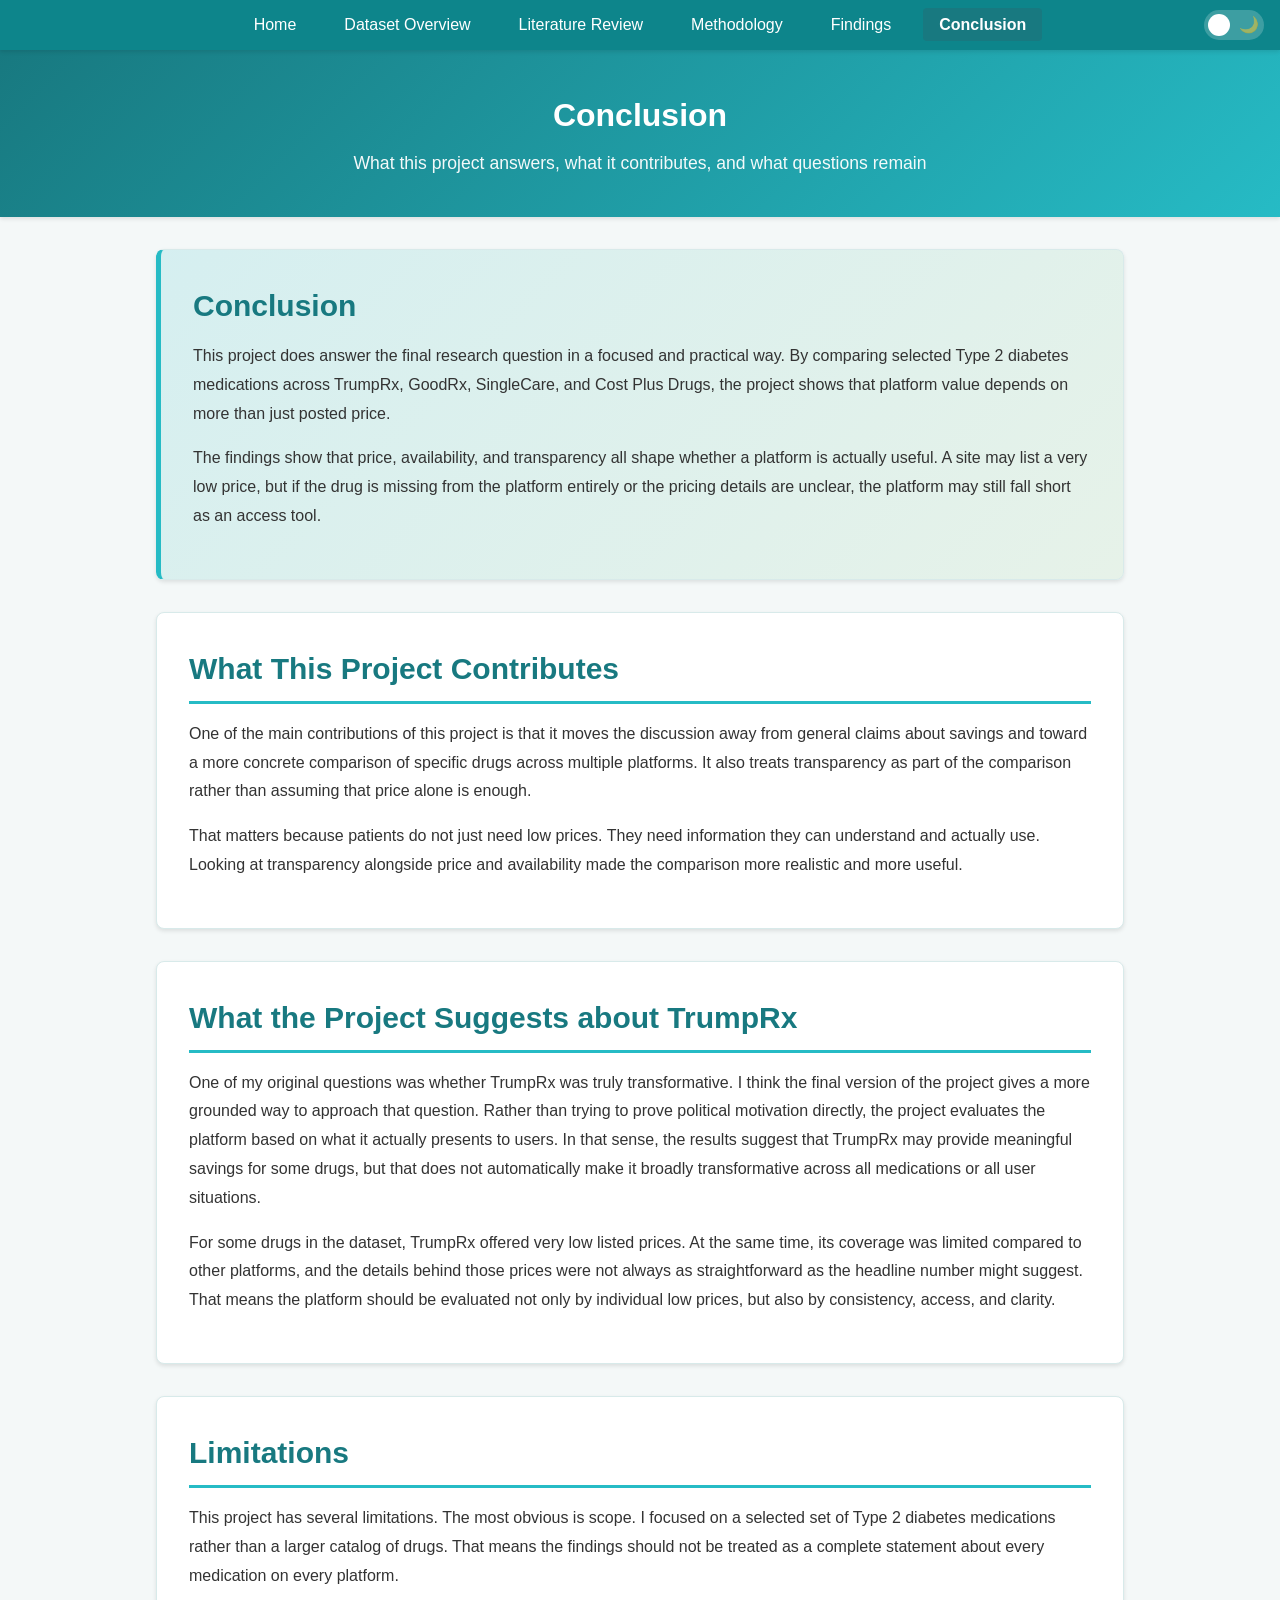
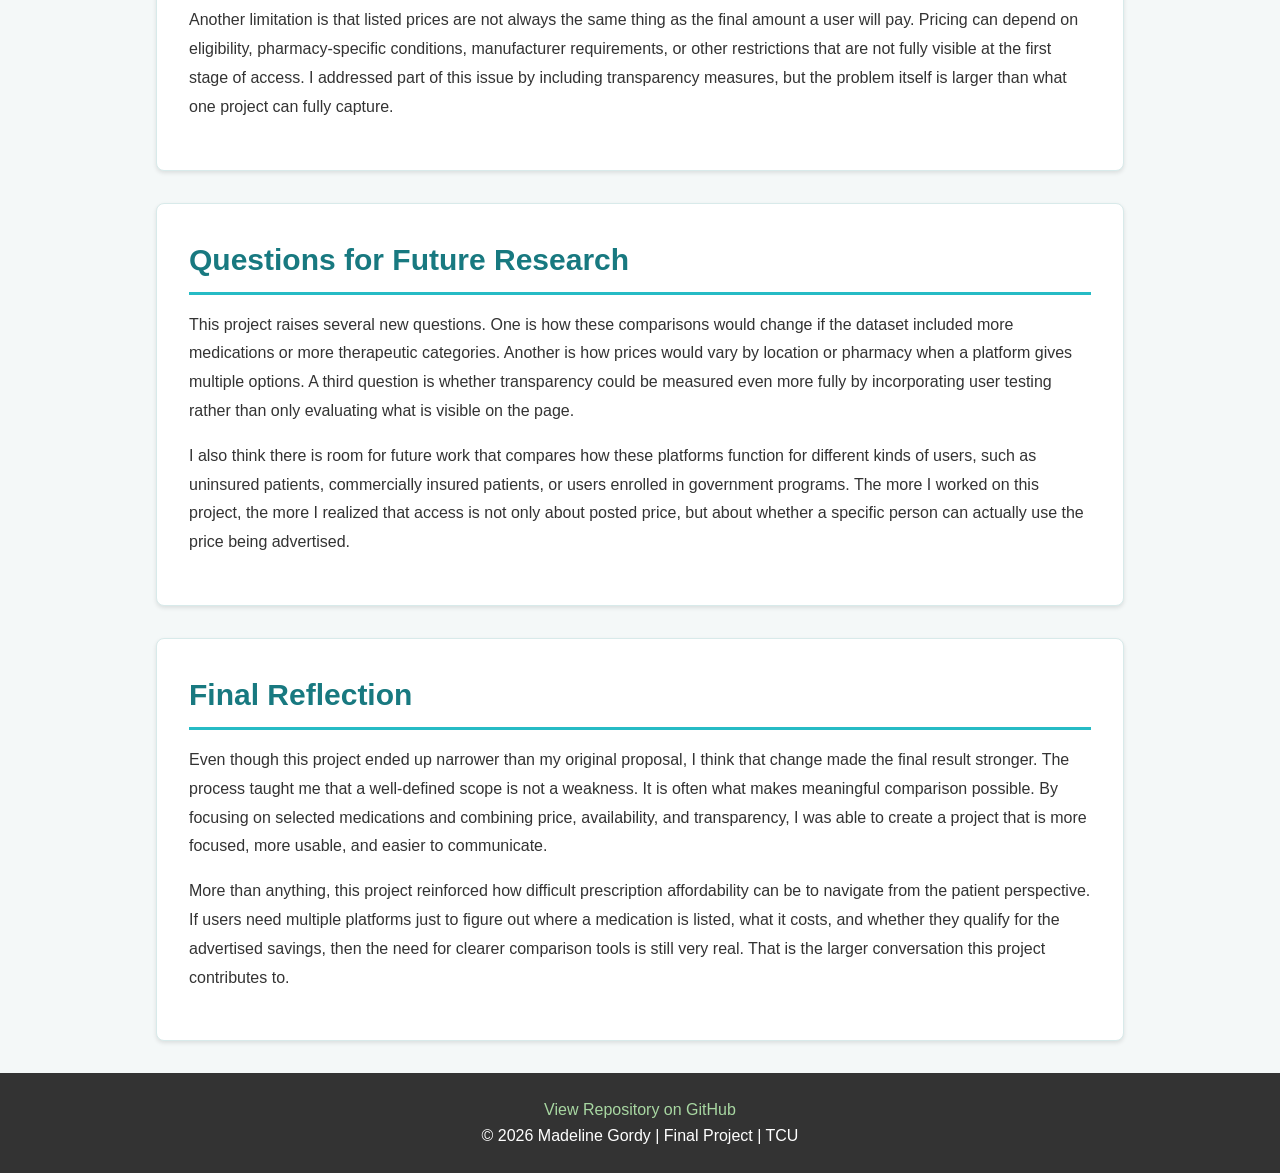
==== pages/conclusion.html @ 6ef7caae "Updated and completed findings and conclusion" ====
<!DOCTYPE html>
<html lang="en">
<head>
    <!-- Basic page setup -->
    <meta charset="UTF-8">
    <meta name="viewport" content="width=device-width, initial-scale=1.0">
    <meta name="description" content="Conclusion for prescription drug price comparison project">
    <meta name="author" content="Madeline Gordy">
    <title>Madeline Gordy | Conclusion</title>
    <link rel="stylesheet" href="../css/style.css">
</head>
<body>

    <!-- Navigation -->
    <nav>
        <button class="hamburger" id="hamburger" aria-label="Toggle menu" aria-expanded="false">
            <span class="hamburger-line"></span>
            <span class="hamburger-line"></span>
            <span class="hamburger-line"></span>
        </button>

        <ul id="nav-menu">
            <li><a href="../index.html">Home</a></li>
            <li><a href="overview.html">Dataset Overview</a></li>
            <li><a href="literature.html">Literature Review</a></li>
            <li><a href="method.html">Methodology</a></li>
            <li><a href="findings.html">Findings</a></li>
            <li><a href="conclusion.html" class="active">Conclusion</a></li>

            <li class="theme-toggle-wrapper">
                <label class="theme-toggle" for="theme-switch" aria-label="Toggle dark mode">
                    <input type="checkbox" id="theme-switch" />
                    <span class="slider">
                        <span class="icon sun">☀️</span>
                        <span class="icon moon">🌙</span>
                    </span>
                </label>
            </li>
        </ul>
    </nav>

    <!-- Header -->
    <header>
        <h1>Conclusion</h1>
        <p>What this project answers, what it contributes, and what questions remain</p>
    </header>

    <main>

        <!-- Opening -->
        <section class="hero-card">
            <h2>Conclusion</h2>
            <p>
                This project does answer the final research question in a focused and practical way. By comparing selected Type 2 diabetes medications across TrumpRx, GoodRx, SingleCare, and Cost Plus Drugs, the project shows that platform value depends on more than just posted price.
            </p>
            <p>
                The findings show that price, availability, and transparency all shape whether a platform is actually useful. A site may list a very low price, but if the drug is missing from the platform entirely or the pricing details are unclear, the platform may still fall short as an access tool.
            </p>
        </section>

        <!-- Contribution -->
        <section>
            <h2>What This Project Contributes</h2>
            <p>
                One of the main contributions of this project is that it moves the discussion away from general claims about savings and toward a more concrete comparison of specific drugs across multiple platforms. It also treats transparency as part of the comparison rather than assuming that price alone is enough.
            </p>
            <p>
                That matters because patients do not just need low prices. They need information they can understand and actually use. Looking at transparency alongside price and availability made the comparison more realistic and more useful.
            </p>
        </section>

        <!-- TrumpRx -->
        <section>
            <h2>What the Project Suggests about TrumpRx</h2>
            <p>
                One of my original questions was whether TrumpRx was truly transformative. I think the final version of the project gives a more grounded way to approach that question. Rather than trying to prove political motivation directly, the project evaluates the platform based on what it actually presents to users. In that sense, the results suggest that TrumpRx may provide meaningful savings for some drugs, but that does not automatically make it broadly transformative across all medications or all user situations.
            </p>
            <p>
                For some drugs in the dataset, TrumpRx offered very low listed prices. At the same time, its coverage was limited compared to other platforms, and the details behind those prices were not always as straightforward as the headline number might suggest. That means the platform should be evaluated not only by individual low prices, but also by consistency, access, and clarity.
            </p>
        </section>

        <!-- Limitations -->
        <section>
            <h2>Limitations</h2>
            <p>
                This project has several limitations. The most obvious is scope. I focused on a selected set of Type 2 diabetes medications rather than a larger catalog of drugs. That means the findings should not be treated as a complete statement about every medication on every platform.
            </p>
            <p>
                Another limitation is that listed prices are not always the same thing as the final amount a user will pay. Pricing can depend on eligibility, pharmacy-specific conditions, manufacturer requirements, or other restrictions that are not fully visible at the first stage of access. I addressed part of this issue by including transparency measures, but the problem itself is larger than what one project can fully capture.
            </p>
        </section>

        <!-- Future -->
        <section>
            <h2>Questions for Future Research</h2>
            <p>
                This project raises several new questions. One is how these comparisons would change if the dataset included more medications or more therapeutic categories. Another is how prices would vary by location or pharmacy when a platform gives multiple options. A third question is whether transparency could be measured even more fully by incorporating user testing rather than only evaluating what is visible on the page.
            </p>
            <p>
                I also think there is room for future work that compares how these platforms function for different kinds of users, such as uninsured patients, commercially insured patients, or users enrolled in government programs. The more I worked on this project, the more I realized that access is not only about posted price, but about whether a specific person can actually use the price being advertised.
            </p>
        </section>

        <!-- Reflection -->
        <section>
            <h2>Final Reflection</h2>
            <p>
                Even though this project ended up narrower than my original proposal, I think that change made the final result stronger. The process taught me that a well-defined scope is not a weakness. It is often what makes meaningful comparison possible. By focusing on selected medications and combining price, availability, and transparency, I was able to create a project that is more focused, more usable, and easier to communicate.
            </p>
            <p>
                More than anything, this project reinforced how difficult prescription affordability can be to navigate from the patient perspective. If users need multiple platforms just to figure out where a medication is listed, what it costs, and whether they qualify for the advertised savings, then the need for clearer comparison tools is still very real. That is the larger conversation this project contributes to.
            </p>
        </section>

    </main>

    <!-- Footer -->
    <footer>
        <p><a href="https://github.com/mads7984/DCDA40833-final-project">View Repository on GitHub</a></p>
        <p>&copy; 2026 Madeline Gordy | Final Project | TCU</p>
    </footer>

    <script src="../js/navigation.js"></script>
</body>
</html>
---- css/style.css ----
/* =========================
   Drug Price Comparison Project
   CSS Stylesheet
   Adapted from my DCDA 40833 portfolio stylesheet
   ========================= */

/* =========================
   CSS Variables (Color Scheme)
   ========================= */
/* I wanted to keep the same overall structure from my portfolio stylesheet, but update the palette to match the image I selected for this project. */
/* The teal and aqua colors feel clean, data-focused, and appropriate for a healthcare-related project. */

/* Light Mode (Default) */
:root {
    --primary-color: #187980;      /* Deep teal */
    --secondary-color: #26bbc5;    /* Bright aqua */
    --accent-color: #a8d7a2;       /* Soft green accent */
    --text-color: #333;            /* Dark gray for text */
    --text-secondary: #64748b;     /* Lighter gray for captions */
    --bg-color: #f4f8f8;           /* Light background */
    --white: #ffffff;
    --nav-bg: #0d858b;             /* Navigation background */
    --card-bg: #ffffff;            /* Card/section background */
    --shadow: rgba(0, 0, 0, 0.1);  /* Box shadows */
    --border-color: #d8eaea;       /* Soft border */
}

/* Dark Mode */
body.dark-mode {
    --primary-color: #7ad5db;      /* Lighter aqua for dark mode */
    --secondary-color: #26bbc5;    /* Bright teal */
    --accent-color: #a8d7a2;       /* Soft green accent */
    --text-color: #e4e4e7;         /* Light gray text */
    --text-secondary: #a1a1aa;     /* Secondary text */
    --bg-color: #102326;           /* Dark teal/navy background */
    --white: #102326;              /* Dark replacement for white areas */
    --nav-bg: #163136;             /* Dark nav background */
    --card-bg: #1a2d31;            /* Dark card background */
    --shadow: rgba(0, 0, 0, 0.3);  /* Stronger shadows for depth */
    --border-color: rgba(255, 255, 255, 0.08);
}

/* Dark mode specific adjustments for images and links */
body.dark-mode img {
    opacity: 0.9;
    transition: opacity 0.3s ease;
}

body.dark-mode img:hover {
    opacity: 1;
}

body.dark-mode .viz-container img {
    border: 1px solid rgba(255, 255, 255, 0.1);
}

body.dark-mode a {
    color: var(--accent-color);
}

body.dark-mode main section a {
    color: var(--accent-color);
}

body.dark-mode main section a:hover {
    color: var(--primary-color);
}

/* =========================
   Basic Reset & Typography
   ========================= */
* {
    margin: 0;
    padding: 0;
    box-sizing: border-box;
}

html {
    scroll-behavior: smooth;       /* Smooth scrolling for anchor links */
}

body {
    font-family: -apple-system, BlinkMacSystemFont, 'Segoe UI', 'Roboto', 'Helvetica Neue', Arial, sans-serif;
    line-height: 1.6;
    color: var(--text-color);
    background-color: var(--bg-color);
    transition: background-color 0.3s ease, color 0.3s ease;
}

/* Added a fade in effect whenever pages are loaded/switched */
body {
    animation: fadeIn 0.8s ease-in;
}

@keyframes fadeIn {
    from {
        opacity: 0;
        transform: translateY(10px);
    }
    to {
        opacity: 1;
        transform: translateY(0);
    }
}

/* Added a subtle shadow to images for a polished look */
img {
    border-radius: 10px;
    box-shadow: 0 10px 25px rgba(0,0,0,0.15);
}

/* =========================
   Header & Navigation
   ========================= */
header {
    background: linear-gradient(135deg, var(--primary-color), var(--secondary-color));
    color: white;
    padding: 2.5rem 0;
    text-align: center;
    box-shadow: 0 2px 4px rgba(0, 0, 0, 0.1);
}

header h1 {
    color: white;
    margin: 0 0 0.5rem 0;
    font-size: 2rem;
}

header p {
    margin: 0 auto;
    opacity: 0.95;
    font-size: 1.1rem;
    max-width: 750px;
    padding: 0 1rem;
}

nav {
    background-color: var(--nav-bg);
    padding: 0.75rem;
    display: flex;
    justify-content: center;
    align-items: center;
    position: sticky;
    top: 0;
    z-index: 100;
    box-shadow: 0 2px 4px var(--shadow);
    transition: background-color 0.3s ease;
    font-size: 1rem;
    width: 100%;
}

/* Hamburger Menu Button */
.hamburger {
    display: none;
    background: none;
    border: none;
    cursor: pointer;
    padding: 0.5rem;
    z-index: 101;
    position: absolute;
    right: 1rem;
    font-size: inherit;
}

.hamburger-line {
    display: block;
    width: 25px;
    height: 3px;
    background-color: white;
    margin: 5px 0;
    transition: all 0.3s ease;
    border-radius: 2px;
}

/* Hamburger animation when active */
.hamburger.active .hamburger-line:nth-child(1) {
    transform: rotate(45deg) translate(7px, 7px);
}

.hamburger.active .hamburger-line:nth-child(2) {
    opacity: 0;
}

.hamburger.active .hamburger-line:nth-child(3) {
    transform: rotate(-45deg) translate(7px, -7px);
}

/* Style the navigation list */
nav ul {
    list-style: none;
    padding: 0;
    margin: 0;
    display: flex;
    flex-direction: row;
    justify-content: center;
    gap: 1rem;
    flex-wrap: wrap;
    font-size: 1rem;
}

nav li {
    list-style: none;
    font-size: inherit;
}

nav a {
    color: white;
    text-decoration: none;
    padding: 0.5rem 1rem;
    transition: background-color 0.3s ease;
    border-radius: 4px;
    font-size: inherit;
    font-family: inherit;
}

nav a:hover {
    background-color: var(--primary-color);
}

/* Active page indicator */
nav a.active {
    background-color: var(--primary-color);
    font-weight: bold;
}

/* =========================
   Dark Mode Toggle Switch
   ========================= */
.theme-toggle-wrapper {
    position: absolute;
    right: 1rem;
    top: 50%;
    transform: translateY(-50%);
    display: flex;
    align-items: center;
    list-style: none;
}

.theme-toggle {
    position: relative;
    display: inline-block;
    width: 60px;
    height: 30px;
    cursor: pointer;
}

.theme-toggle input {
    opacity: 0;
    width: 0;
    height: 0;
}

.slider {
    position: absolute;
    top: 0;
    left: 0;
    right: 0;
    bottom: 0;
    background-color: rgba(255, 255, 255, 0.2);
    border-radius: 30px;
    transition: background-color 0.3s ease;
    display: flex;
    align-items: center;
    justify-content: space-between;
    padding: 0 5px;
}

.slider::before {
    content: "";
    position: absolute;
    height: 22px;
    width: 22px;
    left: 4px;
    bottom: 4px;
    background-color: white;
    border-radius: 50%;
    transition: transform 0.3s ease;
    z-index: 2;
}

.theme-toggle input:checked + .slider::before {
    transform: translateX(30px);
}

.theme-toggle input:checked + .slider {
    background-color: rgba(0, 0, 0, 0.3);
}

.slider .icon {
    font-size: 16px;
    z-index: 1;
    transition: opacity 0.3s ease;
}

.slider .sun {
    opacity: 1;
}

.slider .moon {
    opacity: 0.5;
}

.theme-toggle input:checked + .slider .sun {
    opacity: 0.5;
}

.theme-toggle input:checked + .slider .moon {
    opacity: 1;
}

/* =========================
   Main Content
   ========================= */
main {
    max-width: 1000px;
    margin: 2rem auto;
    padding: 0 1rem;
}

main section {
    background-color: var(--card-bg);
    padding: 2rem;
    margin-bottom: 2rem;
    border-radius: 8px;
    box-shadow: 0 2px 4px var(--shadow);
    border: 1px solid var(--border-color);
    transition: background-color 0.3s ease, box-shadow 0.3s ease;
}

main section h2 {
    color: var(--primary-color);
    border-bottom: 3px solid var(--secondary-color);
    padding-bottom: 0.5rem;
    margin-bottom: 1rem;
    font-size: 1.875rem;
}

main section h3 {
    color: var(--text-color);
    margin-top: 1.5rem;
    margin-bottom: 0.75rem;
    font-size: 1.5rem;
}

main section h4 {
    color: var(--primary-color);
    margin-bottom: 0.75rem;
    font-size: 1.05rem;
}

main section p {
    margin-bottom: 1rem;
    line-height: 1.8;
}

main section ul,
main section ol {
    margin: 1rem 0 1rem 2rem;
    line-height: 1.8;
}

main section li {
    margin-bottom: 0.5rem;
}

/* =========================
   Hero / Intro Styling
   ========================= */
/* I added a class for the project intro area, but kept the same overall section styling system from the portfolio. */
.hero-card {
    background: linear-gradient(135deg, rgba(38, 187, 197, 0.15), rgba(168, 215, 162, 0.18));
    border-left: 5px solid var(--secondary-color);
}

.hero-card h2 {
    border-bottom: none;
    margin-bottom: 0.75rem;
    padding-bottom: 0;
}

/* =========================
   Selector / Dropdown
   ========================= */
/* This is one of the new pieces for this project because the homepage uses a dropdown menu to direct users to different sections/pages. */
.selector-box {
    background: rgba(38, 187, 197, 0.08);
    border: 1px solid var(--border-color);
    border-radius: 8px;
    padding: 1rem;
    margin-top: 1rem;
}

.selector-box label {
    display: block;
    margin-bottom: 0.75rem;
    font-weight: 600;
    color: var(--primary-color);
}

.selector-box select {
    width: 100%;
    padding: 0.85rem 1rem;
    border-radius: 8px;
    border: 1px solid var(--secondary-color);
    background-color: var(--white);
    color: var(--text-color);
    font-size: 1rem;
    font-family: inherit;
}

body.dark-mode .selector-box select {
    background-color: var(--card-bg);
    color: var(--text-color);
}

/* =========================
   Summary Cards
   ========================= */
/* I wanted to keep the card system from my portfolio since it worked well visually, but adapt it for findings and numeric summaries. */
.summary-grid {
    display: grid;
    grid-template-columns: repeat(auto-fit, minmax(220px, 1fr));
    gap: 1rem;
    margin: 1.5rem 0;
}

.summary-card {
    background: white;
    border: 2px solid #e2e8f0;
    border-radius: 12px;
    padding: 1.25rem;
    transition: all 0.3s ease;
}

body.dark-mode .summary-card {
    background: var(--card-bg);
    border-color: var(--border-color);
}

.summary-card:hover {
    border-color: var(--primary-color);
    box-shadow: 0 8px 16px rgba(24, 121, 128, 0.15);
    transform: translateY(-3px);
}

.summary-card h3,
.summary-card h4 {
    color: var(--primary-color);
    margin-top: 0;
}

.placeholder-card {
    background: rgba(38, 187, 197, 0.08);
    border: 2px dashed var(--secondary-color);
    border-radius: 12px;
    padding: 1.5rem;
}

/* =========================
   Data Visualizations
   ========================= */
.viz-container {
    margin: 2rem 0;
    text-align: center;
}

.viz-container img {
    max-width: 100%;
    height: auto;
    border-radius: 8px;
    box-shadow: 0 4px 6px rgba(0, 0, 0, 0.1);
    margin-bottom: 0.5rem;
    border: 1px solid var(--border-color);
    background-color: var(--white);
    padding: 0.25rem;
}

.viz-container figcaption {
    font-style: italic;
    color: var(--text-secondary);
    font-size: 0.9rem;
    margin-top: 0.5rem;
}

.viz-grid {
    display: grid;
    grid-template-columns: repeat(auto-fit, minmax(300px, 1fr));
    gap: 1.5rem;
    margin: 2rem 0;
}

/* =========================
   Code Blocks
   ========================= */
pre {
    background: #2d2d2d;
    color: #f8f8f2;
    border: none;
    border-radius: 8px;
    padding: 1.5rem;
    overflow-x: auto;
    margin: 1.5rem 0;
    font-size: 0.9rem;
    line-height: 1.5;
}

code {
    font-family: 'SF Mono', Monaco, 'Cascadia Code', 'Roboto Mono', Consolas, 'Courier New', monospace;
}

p code, li code {
    background: #f4f4f4;
    color: #c7254e;
    padding: 0.2rem 0.4rem;
    border-radius: 3px;
    font-size: 0.9em;
}

.code-title {
    background: #1e1e1e;
    color: #9cdcfe;
    padding: 0.5rem 1rem;
    border-radius: 8px 8px 0 0;
    font-family: monospace;
    font-size: 0.85rem;
    margin-bottom: -0.5rem;
}

.code-title + pre {
    border-radius: 0 0 8px 8px;
    margin-top: 0;
}

/* =========================
   Data Tables
   ========================= */
/* Tables are especially important for this project, so I kept the same table styling concept from the portfolio and made it slightly cleaner for data display. */
.table-wrapper {
    overflow-x: auto;
    margin: 1.5rem 0;
}

table {
    width: 100%;
    border-collapse: collapse;
    margin: 1.5rem 0;
    background: white;
}

th, td {
    padding: 0.75rem 1rem;
    text-align: left;
    border: 1px solid #e2e8f0;
}

th {
    background: var(--primary-color);
    color: white;
    font-weight: 600;
}

tr:nth-child(even) {
    background: #f8f9fa;
}

body.dark-mode table {
    background: var(--card-bg);
}

body.dark-mode tr:nth-child(even) {
    background: rgba(255, 255, 255, 0.03);
}

.results-table {
    font-size: 0.95rem;
    margin: 1.5rem auto;
    max-width: 700px;
}

.results-table td {
    text-align: center;
}

.results-table td:first-child {
    text-align: left;
    font-weight: 500;
}

.results-table tr.highlight {
    background: #e8f7f4;
    font-weight: bold;
}

body.dark-mode .results-table tr.highlight {
    background: rgba(168, 215, 162, 0.15);
}

/* =========================
   Framework / Callout Boxes
   ========================= */
.framework-callout {
    background: linear-gradient(135deg, #eefbfb, #eef8ec);
    border-left: 5px solid var(--secondary-color);
    border-radius: 8px;
    padding: 1.5rem;
    margin: 2rem 0;
}

body.dark-mode .framework-callout {
    background: linear-gradient(135deg, rgba(38, 187, 197, 0.08), rgba(168, 215, 162, 0.08));
}

.framework-callout h3 {
    color: var(--primary-color);
    margin-top: 0;
}

.framework-callout strong {
    color: var(--secondary-color);
}

/* =========================
   Portfolio / Navigation Cards
   ========================= */
/* I am keeping this card layout because it will work well if I want the homepage or other pages to link to analysis sections. */
.portfolio-grid {
    display: grid;
    grid-template-columns: repeat(auto-fit, minmax(280px, 1fr));
    gap: 1.5rem;
    margin: 2rem 0;
}

.portfolio-card {
    display: block;
    background: white;
    border: 2px solid #e2e8f0;
    border-radius: 12px;
    padding: 1.5rem;
    text-decoration: none;
    color: var(--text-color);
    transition: all 0.3s ease;
    position: relative;
}

body.dark-mode .portfolio-card {
    background: var(--card-bg);
    border-color: var(--border-color);
}

.portfolio-card:hover {
    border-color: var(--primary-color);
    box-shadow: 0 8px 16px rgba(24, 121, 128, 0.15);
    transform: translateY(-4px);
}

.portfolio-card h3 {
    color: var(--primary-color);
    margin: 0 0 0.5rem 0;
    font-size: 1.25rem;
}

.portfolio-card p {
    color: var(--text-secondary);
    font-size: 0.95rem;
    margin: 0.75rem 0 0 0;
    line-height: 1.5;
}

.lab-tag {
    display: inline-block;
    background: var(--secondary-color);
    color: white;
    font-size: 0.75rem;
    font-weight: 600;
    padding: 0.25rem 0.5rem;
    border-radius: 4px;
    text-transform: uppercase;
    letter-spacing: 0.5px;
}

/* =========================
   Footer
   ========================= */
footer {
    background-color: #333;
    color: white;
    text-align: center;
    padding: 1.5rem;
    margin-top: 2rem;
    transition: background-color 0.3s ease;
}

body.dark-mode footer {
    background-color: #102326;
    border-top: 1px solid rgba(255, 255, 255, 0.1);
}

footer a {
    color: var(--accent-color);
    text-decoration: none;
    transition: color 0.3s ease;
}

footer a:hover {
    text-decoration: underline;
}

/* =========================
   Embedded Containers / Images
   ========================= */
.embed-container,
.map-container {
    width: 100%;
    height: auto;
    min-height: 400px;
    margin: 2rem 0;
    border: 2px solid var(--secondary-color);
    border-radius: 8px;
    overflow: hidden;
    box-shadow: 0 4px 6px var(--shadow);
    position: relative;
    z-index: 1;
}

body.dark-mode .embed-container,
body.dark-mode .map-container {
    border-color: var(--accent-color);
}

/* =========================
   Responsive Design (Mobile)
   ========================= */
@media (max-width: 768px) {
    header h1 {
        font-size: 1.5rem;
    }

    .hamburger {
        display: block;
    }

    nav {
        font-size: 0.9rem;
        justify-content: flex-start;
        padding: 0.75rem 1rem;
        width: 100%;
    }

    nav ul {
        display: none;
        flex-direction: column;
        align-items: center;
        position: absolute;
        top: 100%;
        left: 0;
        right: 0;
        background-color: var(--nav-bg);
        box-shadow: 0 4px 6px var(--shadow);
        padding: 1rem 0;
        gap: 0.5rem;
        z-index: 102;
        font-size: inherit;
    }

    nav ul.active {
        display: flex;
    }

    nav li {
        width: 100%;
        text-align: center;
        font-size: inherit;
    }

    nav a {
        display: block;
        width: 100%;
        text-align: center;
        padding: 0.75rem 1rem;
        font-size: inherit;
    }

    .theme-toggle-wrapper {
        position: relative;
        right: auto;
        top: auto;
        transform: none;
        width: 100%;
        display: flex;
        justify-content: center;
        padding: 0.75rem 0;
        border-top: 1px solid rgba(255, 255, 255, 0.2);
        margin-top: 0.5rem;
    }

    .theme-toggle {
        width: 50px;
        height: 26px;
    }

    .slider::before {
        height: 18px;
        width: 18px;
    }

    .theme-toggle input:checked + .slider::before {
        transform: translateX(24px);
    }

    .slider .icon {
        font-size: 14px;
    }

    main section {
        padding: 1rem;
    }

    .viz-grid,
    .summary-grid,
    .portfolio-grid {
        grid-template-columns: 1fr;
    }

    .map-container,
    .embed-container {
        min-height: 320px;
        margin: 1rem 0;
    }
}

/* =========================
   Print Styles
   ========================= */
@media print {
    nav {
        display: none;
    }

    main section {
        box-shadow: none;
        page-break-inside: avoid;
    }
}
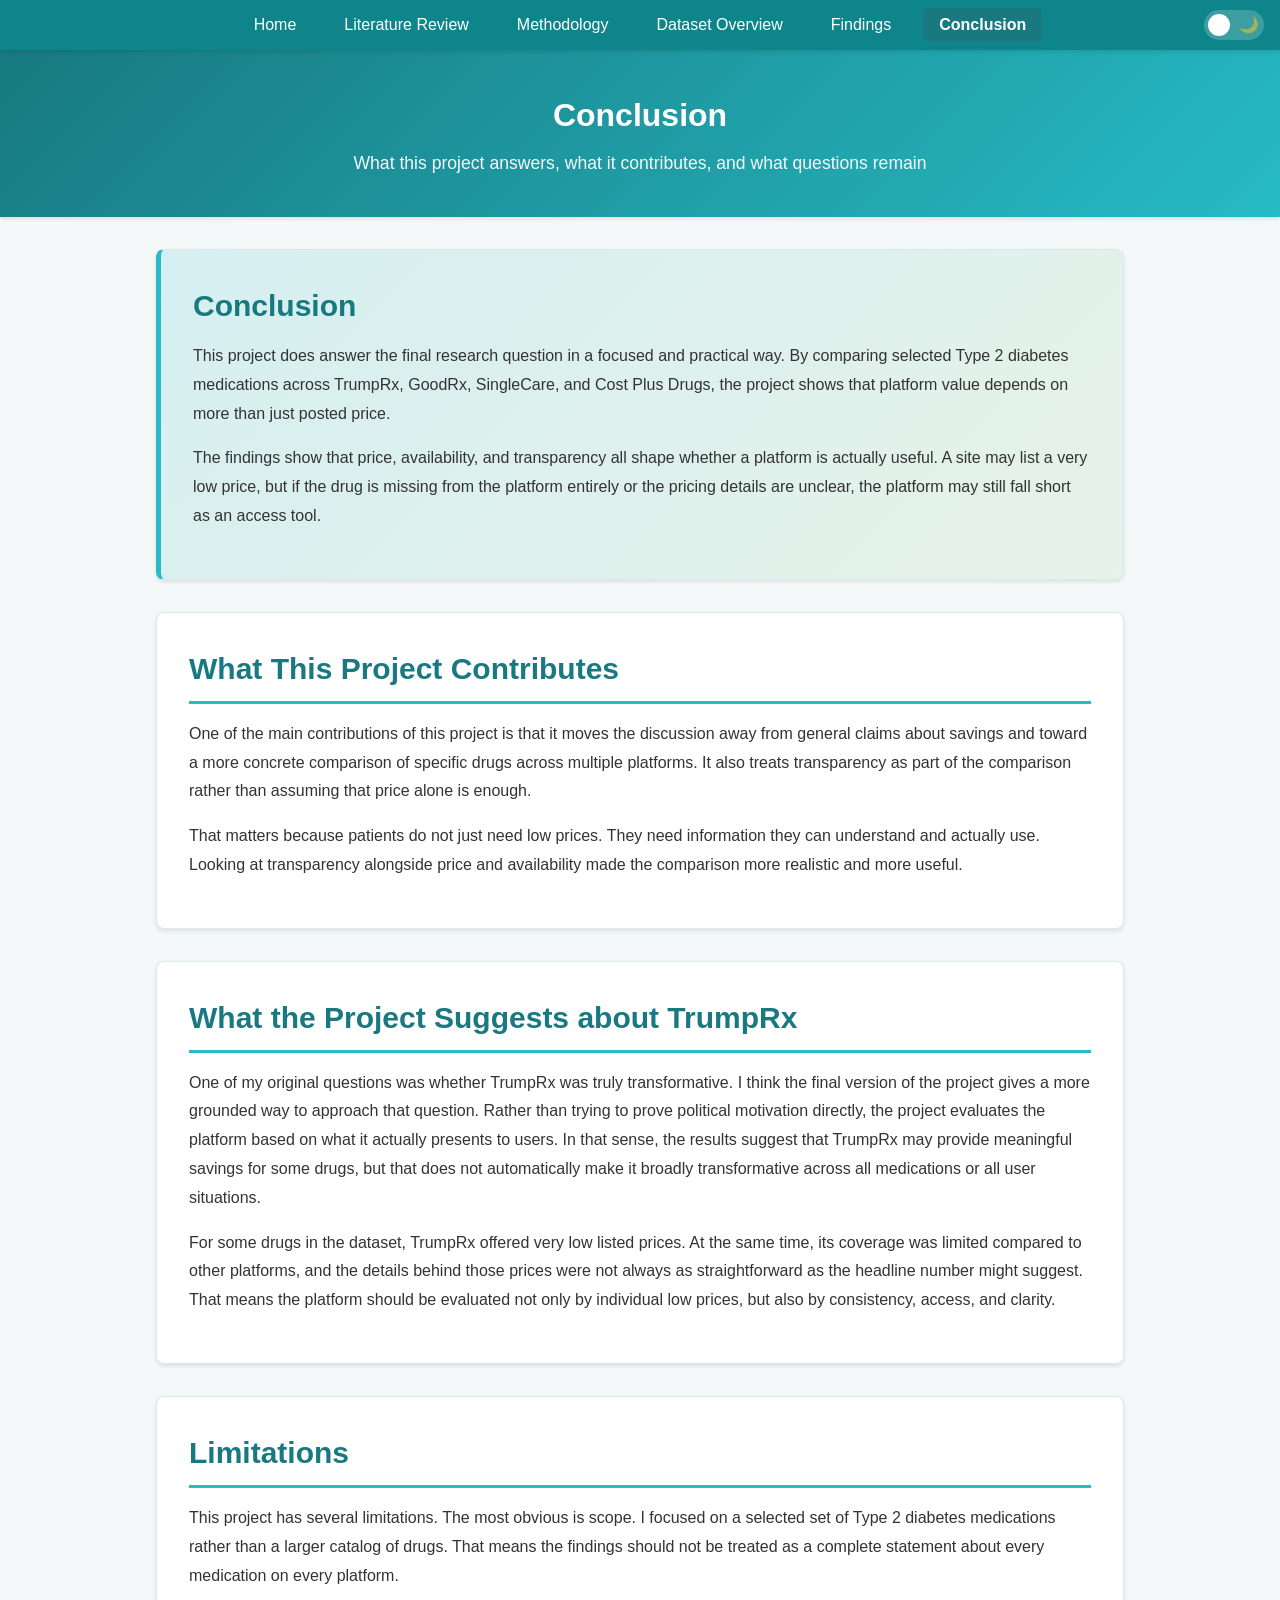
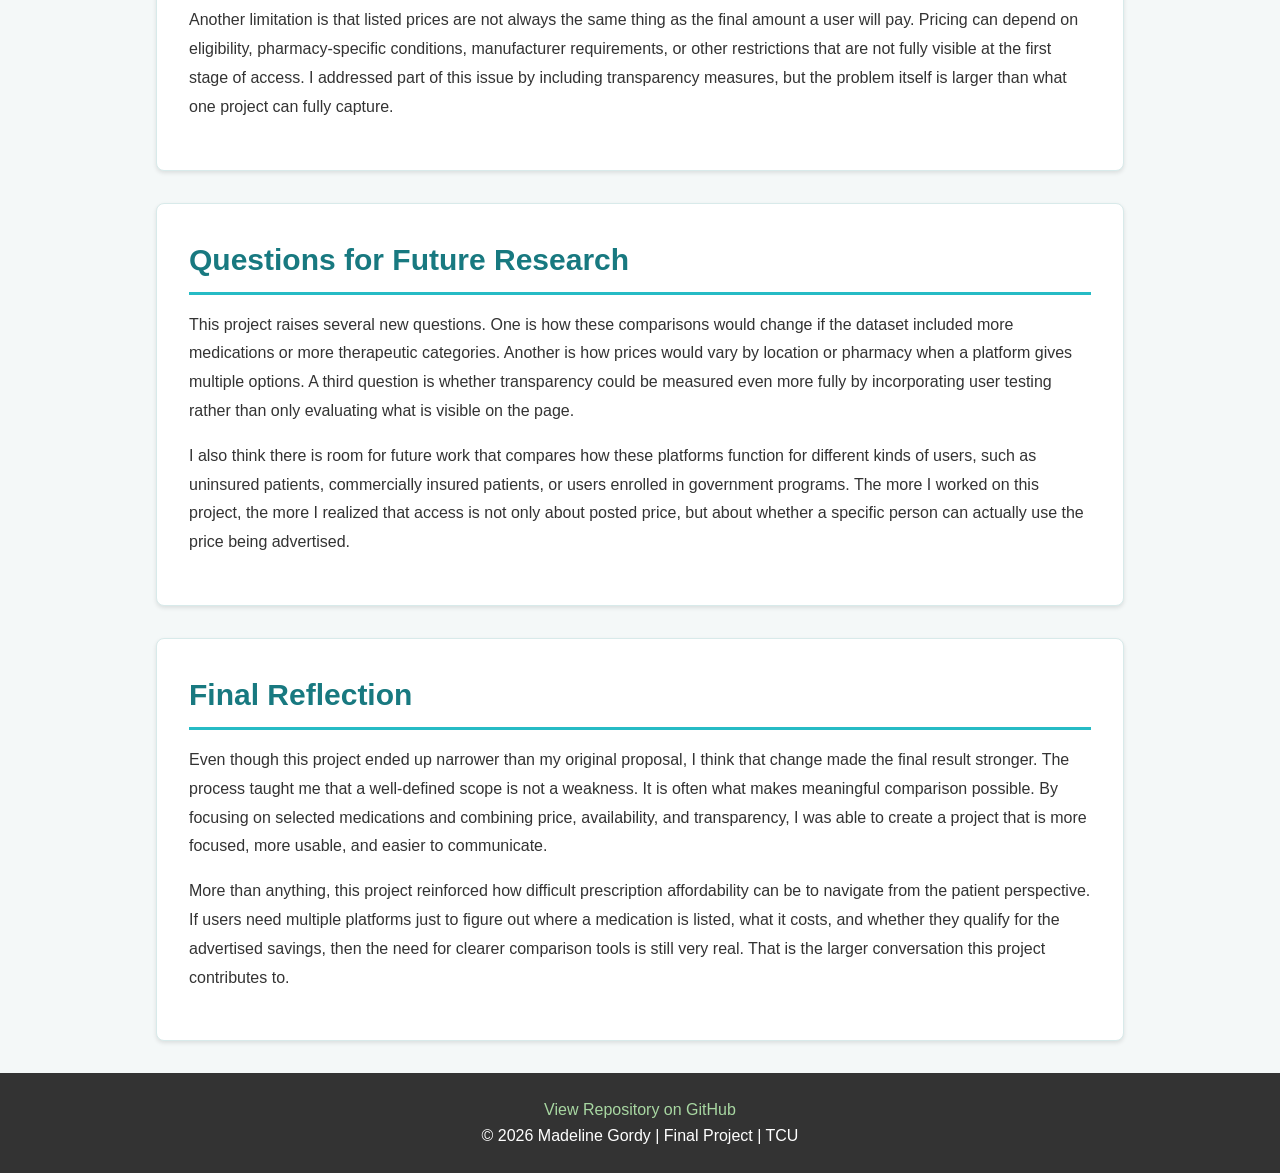
==== commit a45aac65: "Fix navigation menu" ====
--- a/pages/conclusion.html
+++ b/pages/conclusion.html
@@ -21,9 +21,9 @@
 
         <ul id="nav-menu">
             <li><a href="../index.html">Home</a></li>
-            <li><a href="overview.html">Dataset Overview</a></li>
-            <li><a href="literature.html">Literature Review</a></li>
-            <li><a href="method.html">Methodology</a></li>
+            <li><a href="pages/literature.html">Literature Review</a></li>
+            <li><a href="pages/method.html">Methodology</a></li>
+            <li><a href="pages/overview.html">Dataset Overview</a></li>
             <li><a href="findings.html">Findings</a></li>
             <li><a href="conclusion.html" class="active">Conclusion</a></li>
 
--- a/css/style.css
+++ b/css/style.css
@@ -840,4 +840,23 @@
         box-shadow: none;
         page-break-inside: avoid;
     }
+}
+
+.tableau-section {
+    margin: 2.5rem 0;
+    padding-top: 1rem;
+    border-top: 1px solid var(--border-color);
+}
+
+.tableau-section:first-of-type {
+    border-top: none;
+}
+
+.tableau-section h3 {
+    color: var(--primary-color);
+    margin-bottom: 0.5rem;
+}
+
+.embed-container {
+    margin: 1.5rem 0 2rem 0;
 }
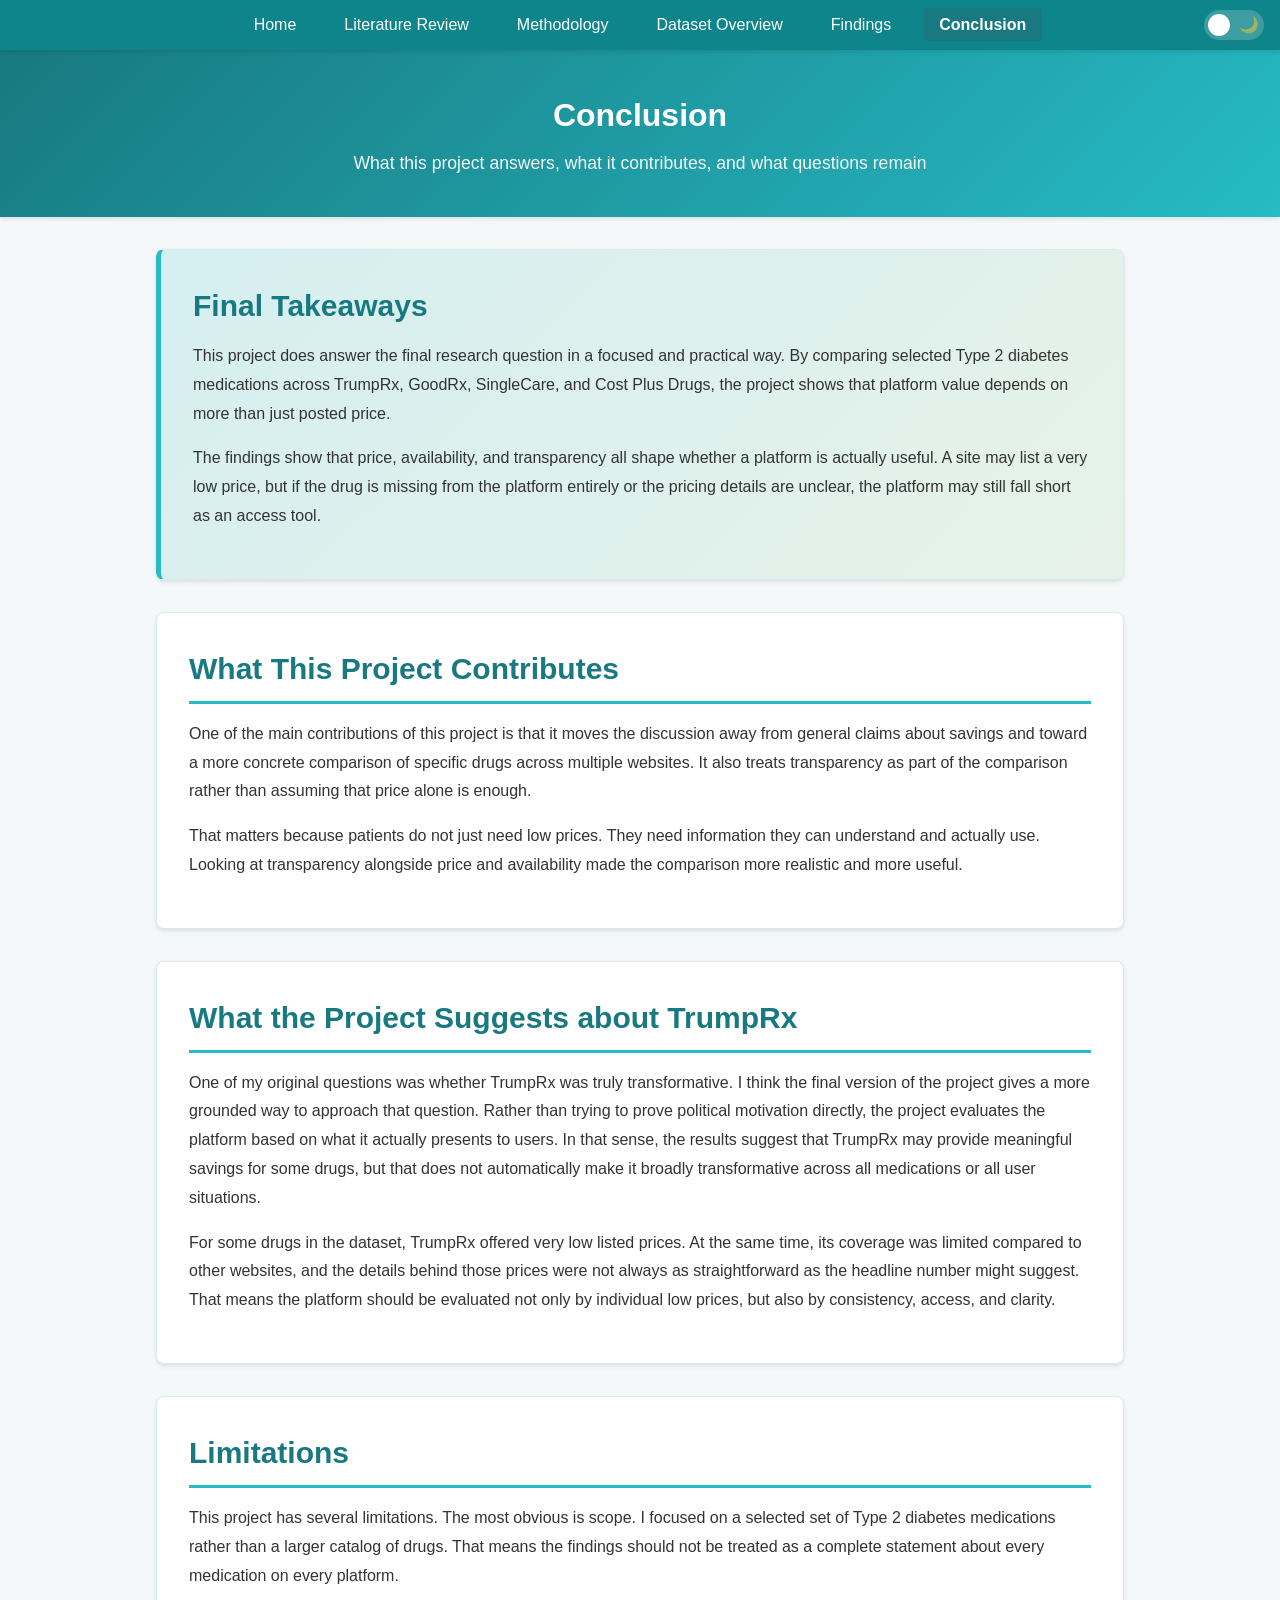
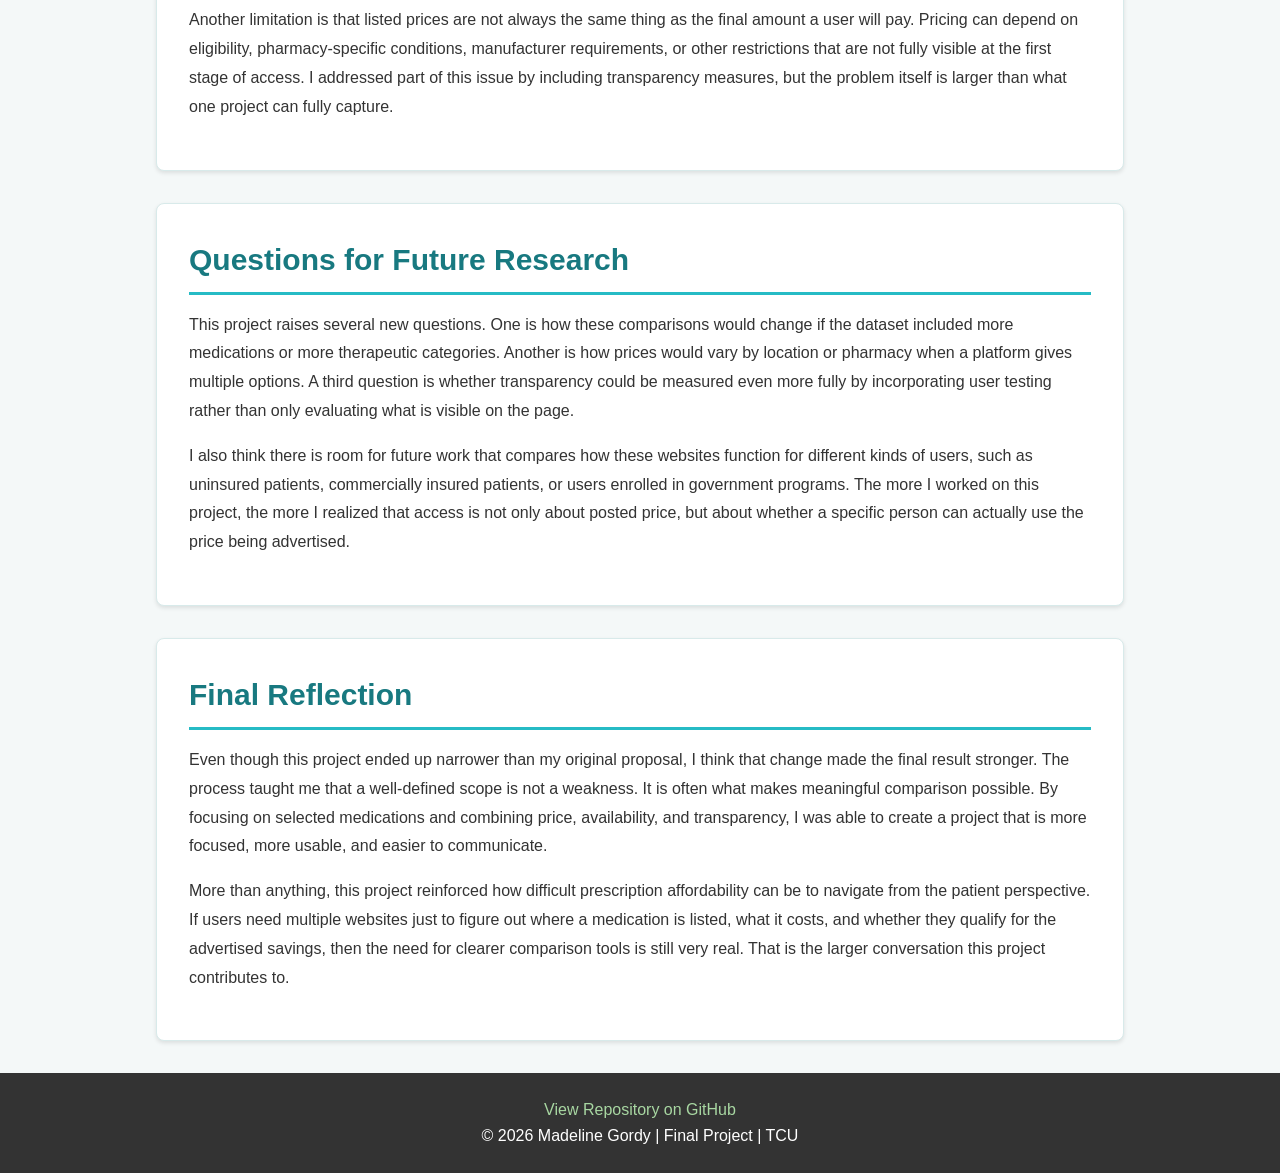
==== commit 5b36959b: "Updated pages to include less technical language, added more photos, updated css styling" ====
--- a/pages/conclusion.html
+++ b/pages/conclusion.html
@@ -49,7 +49,7 @@
 
         <!-- Opening -->
         <section class="hero-card">
-            <h2>Conclusion</h2>
+            <h2>Final Takeaways</h2>
             <p>
                 This project does answer the final research question in a focused and practical way. By comparing selected Type 2 diabetes medications across TrumpRx, GoodRx, SingleCare, and Cost Plus Drugs, the project shows that platform value depends on more than just posted price.
             </p>
@@ -62,7 +62,7 @@
         <section>
             <h2>What This Project Contributes</h2>
             <p>
-                One of the main contributions of this project is that it moves the discussion away from general claims about savings and toward a more concrete comparison of specific drugs across multiple platforms. It also treats transparency as part of the comparison rather than assuming that price alone is enough.
+                One of the main contributions of this project is that it moves the discussion away from general claims about savings and toward a more concrete comparison of specific drugs across multiple websites. It also treats transparency as part of the comparison rather than assuming that price alone is enough.
             </p>
             <p>
                 That matters because patients do not just need low prices. They need information they can understand and actually use. Looking at transparency alongside price and availability made the comparison more realistic and more useful.
@@ -76,7 +76,7 @@
                 One of my original questions was whether TrumpRx was truly transformative. I think the final version of the project gives a more grounded way to approach that question. Rather than trying to prove political motivation directly, the project evaluates the platform based on what it actually presents to users. In that sense, the results suggest that TrumpRx may provide meaningful savings for some drugs, but that does not automatically make it broadly transformative across all medications or all user situations.
             </p>
             <p>
-                For some drugs in the dataset, TrumpRx offered very low listed prices. At the same time, its coverage was limited compared to other platforms, and the details behind those prices were not always as straightforward as the headline number might suggest. That means the platform should be evaluated not only by individual low prices, but also by consistency, access, and clarity.
+                For some drugs in the dataset, TrumpRx offered very low listed prices. At the same time, its coverage was limited compared to other websites, and the details behind those prices were not always as straightforward as the headline number might suggest. That means the platform should be evaluated not only by individual low prices, but also by consistency, access, and clarity.
             </p>
         </section>
 
@@ -98,7 +98,7 @@
                 This project raises several new questions. One is how these comparisons would change if the dataset included more medications or more therapeutic categories. Another is how prices would vary by location or pharmacy when a platform gives multiple options. A third question is whether transparency could be measured even more fully by incorporating user testing rather than only evaluating what is visible on the page.
             </p>
             <p>
-                I also think there is room for future work that compares how these platforms function for different kinds of users, such as uninsured patients, commercially insured patients, or users enrolled in government programs. The more I worked on this project, the more I realized that access is not only about posted price, but about whether a specific person can actually use the price being advertised.
+                I also think there is room for future work that compares how these websites function for different kinds of users, such as uninsured patients, commercially insured patients, or users enrolled in government programs. The more I worked on this project, the more I realized that access is not only about posted price, but about whether a specific person can actually use the price being advertised.
             </p>
         </section>
 
@@ -109,7 +109,7 @@
                 Even though this project ended up narrower than my original proposal, I think that change made the final result stronger. The process taught me that a well-defined scope is not a weakness. It is often what makes meaningful comparison possible. By focusing on selected medications and combining price, availability, and transparency, I was able to create a project that is more focused, more usable, and easier to communicate.
             </p>
             <p>
-                More than anything, this project reinforced how difficult prescription affordability can be to navigate from the patient perspective. If users need multiple platforms just to figure out where a medication is listed, what it costs, and whether they qualify for the advertised savings, then the need for clearer comparison tools is still very real. That is the larger conversation this project contributes to.
+                More than anything, this project reinforced how difficult prescription affordability can be to navigate from the patient perspective. If users need multiple websites just to figure out where a medication is listed, what it costs, and whether they qualify for the advertised savings, then the need for clearer comparison tools is still very real. That is the larger conversation this project contributes to.
             </p>
         </section>
 
--- a/css/style.css
+++ b/css/style.css
@@ -40,30 +40,110 @@
     --border-color: rgba(255, 255, 255, 0.08);
 }
 
-/* Dark mode specific adjustments for images and links */
+/* =========================
+   Improved Dark Mode Contrast
+   ========================= */
+
+body.dark-mode .portfolio-card,
+body.dark-mode .summary-card,
+body.dark-mode .logo-card,
+body.dark-mode .table-wrapper,
+body.dark-mode table {
+    background-color: #1f2937;
+}
+
+/* Labels / Tags */
+
+body.dark-mode .lab-tag {
+    background-color: #35523b;
+    color: #ffffff;
+}
+
+/* Section Headings */
+
+body.dark-mode main section h2 {
+    border-bottom-color: #6fa878;
+}
+
+/* Links */
+
+body.dark-mode a {
+    color: #9dd6de;
+}
+
+body.dark-mode a:hover {
+    color: #c7eef2;
+}
+
+/* Logo Cards */
+
+body.dark-mode .logo-card {
+    border-color: #374151;
+}
+
+body.dark-mode .logo-card p {
+    color: #ffffff;
+}
+
+/* Hover Effects */
+
+body.dark-mode .portfolio-card:hover,
+body.dark-mode .summary-card:hover,
+body.dark-mode .logo-card:hover {
+    border-color: #6fa878;
+    box-shadow: 0 8px 18px rgba(111, 168, 120, 0.35);
+}
+
+/* Hovered Text */
+
+body.dark-mode .portfolio-card:hover h3,
+body.dark-mode .summary-card:hover h3,
+body.dark-mode .logo-card:hover p {
+    color: #ffffff;
+}
+
+/* Highlight Rows */
+
+body.dark-mode .results-table tr.highlight,
+body.dark-mode .highlight,
+body.dark-mode .active-highlight {
+    background-color: #35523b;
+    color: #ffffff;
+}
+
+/* Tables */
+
+body.dark-mode table th {
+    background-color: #35523b;
+    color: #ffffff;
+}
+
+body.dark-mode table td {
+    border-color: #374151;
+}
+
+/* Optional Stronger Contrast for Table Rows */
+
+body.dark-mode tbody tr:nth-child(even) {
+    background-color: rgba(255, 255, 255, 0.03);
+}
+
+/* Images */
+
 body.dark-mode img {
-    opacity: 0.9;
-    transition: opacity 0.3s ease;
-}
-
-body.dark-mode img:hover {
-    opacity: 1;
-}
-
-body.dark-mode .viz-container img {
-    border: 1px solid rgba(255, 255, 255, 0.1);
-}
-
-body.dark-mode a {
-    color: var(--accent-color);
-}
-
-body.dark-mode main section a {
-    color: var(--accent-color);
-}
-
-body.dark-mode main section a:hover {
-    color: var(--primary-color);
+    opacity: 0.97;
+}
+
+/* Navigation Hover */
+
+body.dark-mode nav a:hover {
+    color: #ffffff;
+}
+
+/* Footer */
+
+body.dark-mode footer {
+    border-top-color: #374151;
 }
 
 /* =========================
@@ -859,4 +939,81 @@
 
 .embed-container {
     margin: 1.5rem 0 2rem 0;
+}
+
+/* =========================
+   Website Logo Section
+   ========================= */
+
+.logo-grid {
+    display: flex;
+    justify-content: center;
+    align-items: center;
+    flex-wrap: wrap;
+    gap: 1.5rem;
+    margin: 2rem auto;
+    text-align: center;
+}
+
+.logo-card {
+    background: var(--card-bg);
+    border: 2px solid #e2e8f0;
+    border-radius: 12px;
+    padding: 1.25rem;
+    width: 180px;
+
+    display: flex;
+    flex-direction: column;
+    align-items: center;
+    justify-content: center;
+
+    transition: all 0.3s ease;
+}
+
+.logo-card:hover {
+    border-color: var(--primary-color);
+    box-shadow: 0 8px 16px rgba(24, 121, 128, 0.15);
+    transform: translateY(-3px);
+}
+
+.site-logo {
+    display: block;
+    margin: 0 auto 0.75rem auto;
+
+    max-width: 130px;
+    max-height: 70px;
+
+    width: auto;
+    height: auto;
+
+    object-fit: contain;
+
+    border-radius: 0;
+    box-shadow: none;
+}
+
+.logo-card p {
+    margin: 0;
+    font-weight: 600;
+    color: var(--primary-color);
+    font-size: 0.95rem;
+    line-height: 1.3;
+}
+
+/* =========================
+   Dark Mode Logo Styling
+   ========================= */
+
+body.dark-mode .logo-card {
+    background: var(--card-bg);
+    border-color: var(--border-color);
+}
+
+body.dark-mode .logo-card:hover {
+    border-color: #a8d7a2;
+    box-shadow: 0 8px 16px rgba(168, 215, 162, 0.25);
+}
+
+body.dark-mode .logo-card p {
+    color: #a8d7a2;
 }
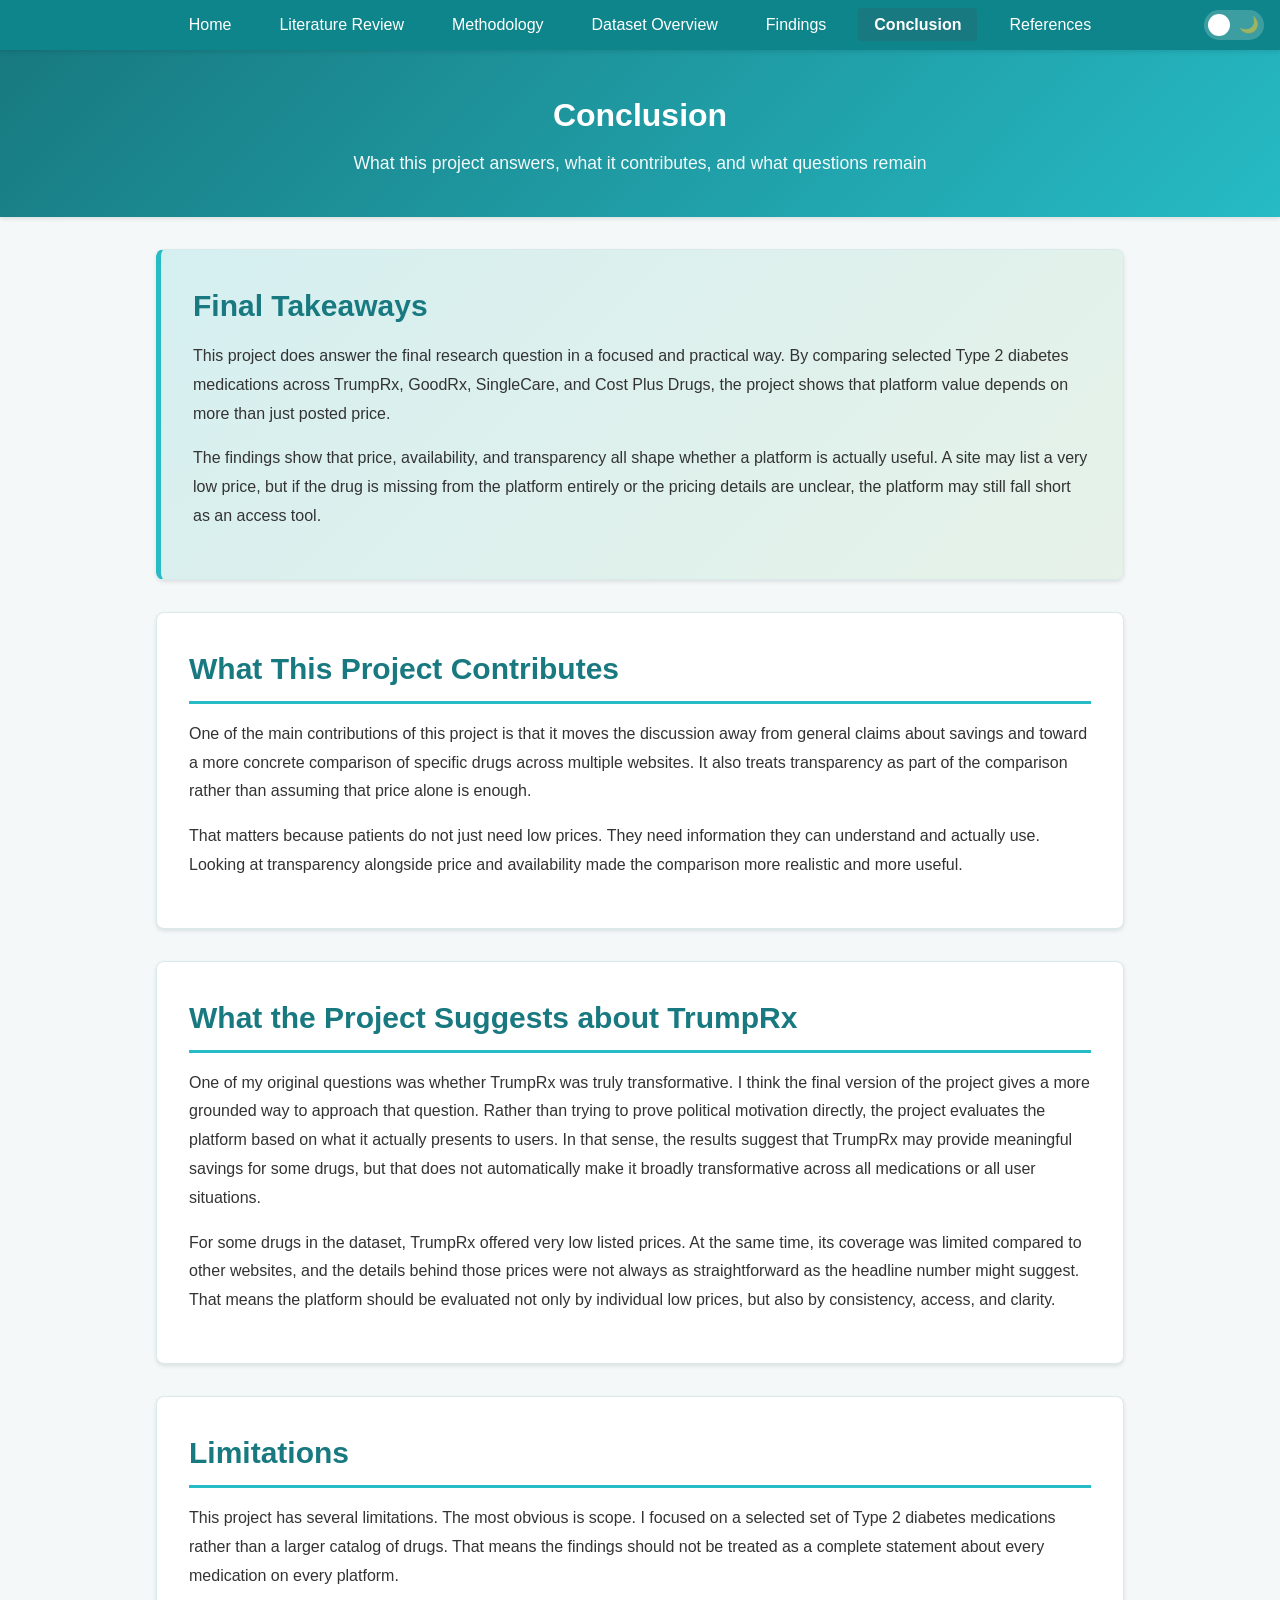
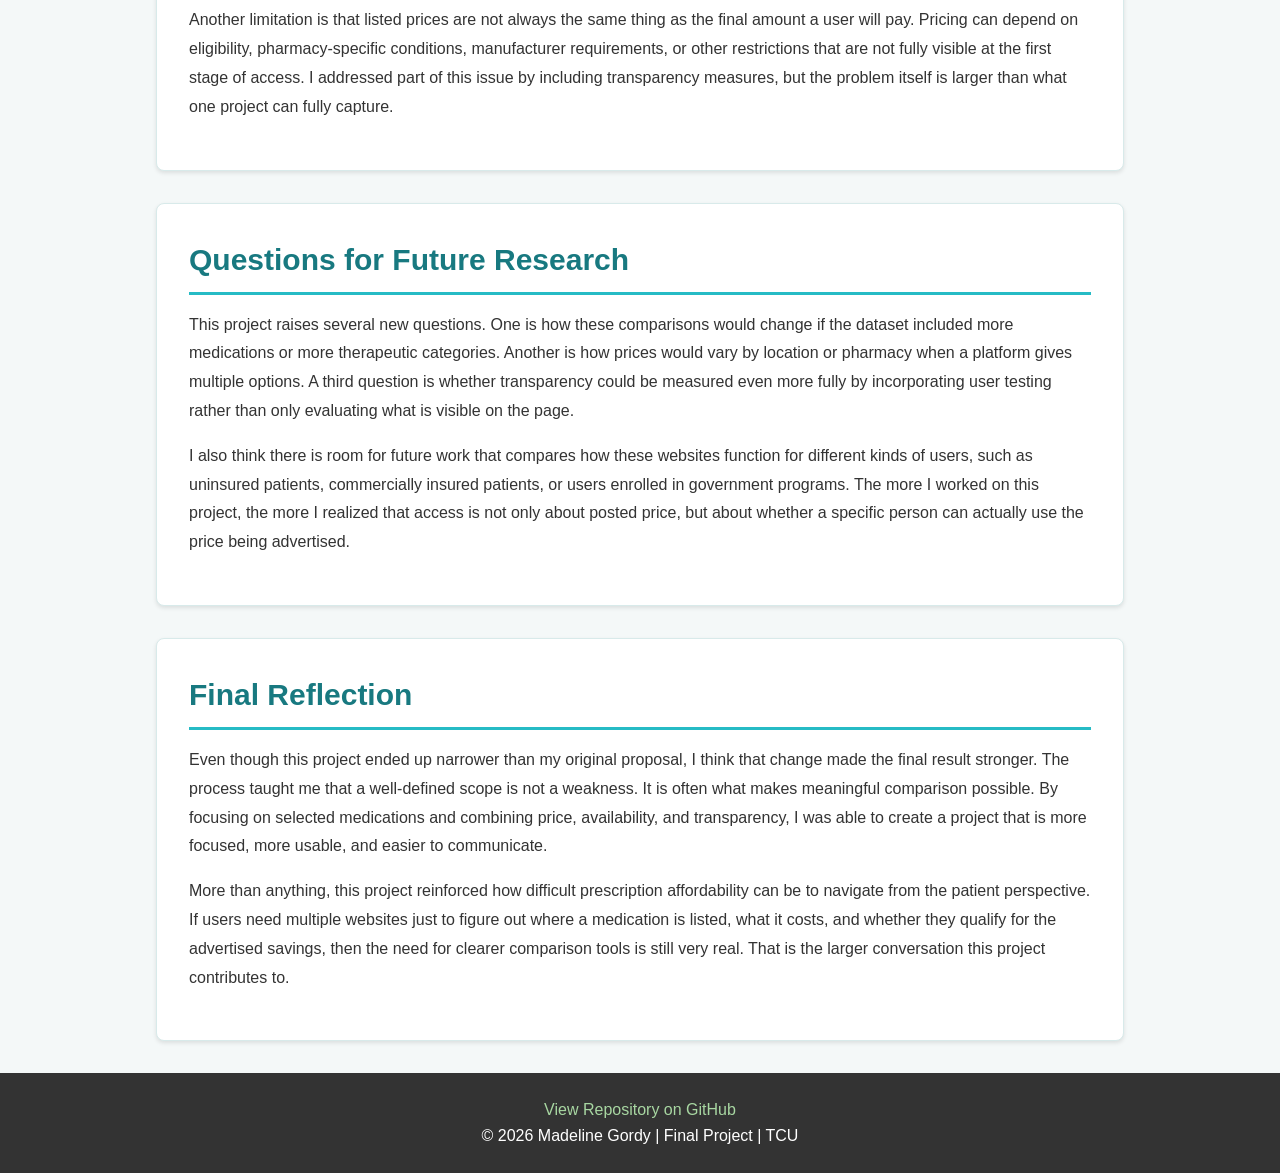
==== commit 2860b12a: "Added a references page for APA citations" ====
--- a/pages/conclusion.html
+++ b/pages/conclusion.html
@@ -21,11 +21,12 @@
 
         <ul id="nav-menu">
             <li><a href="../index.html">Home</a></li>
-            <li><a href="pages/literature.html">Literature Review</a></li>
-            <li><a href="pages/method.html">Methodology</a></li>
-            <li><a href="pages/overview.html">Dataset Overview</a></li>
+            <li><a href="literature.html">Literature Review</a></li>
+            <li><a href="method.html">Methodology</a></li>
+            <li><a href="overview.html">Dataset Overview</a></li>
             <li><a href="findings.html">Findings</a></li>
             <li><a href="conclusion.html" class="active">Conclusion</a></li>
+            <li><a href="references.html">References</a></li>
 
             <li class="theme-toggle-wrapper">
                 <label class="theme-toggle" for="theme-switch" aria-label="Toggle dark mode">
